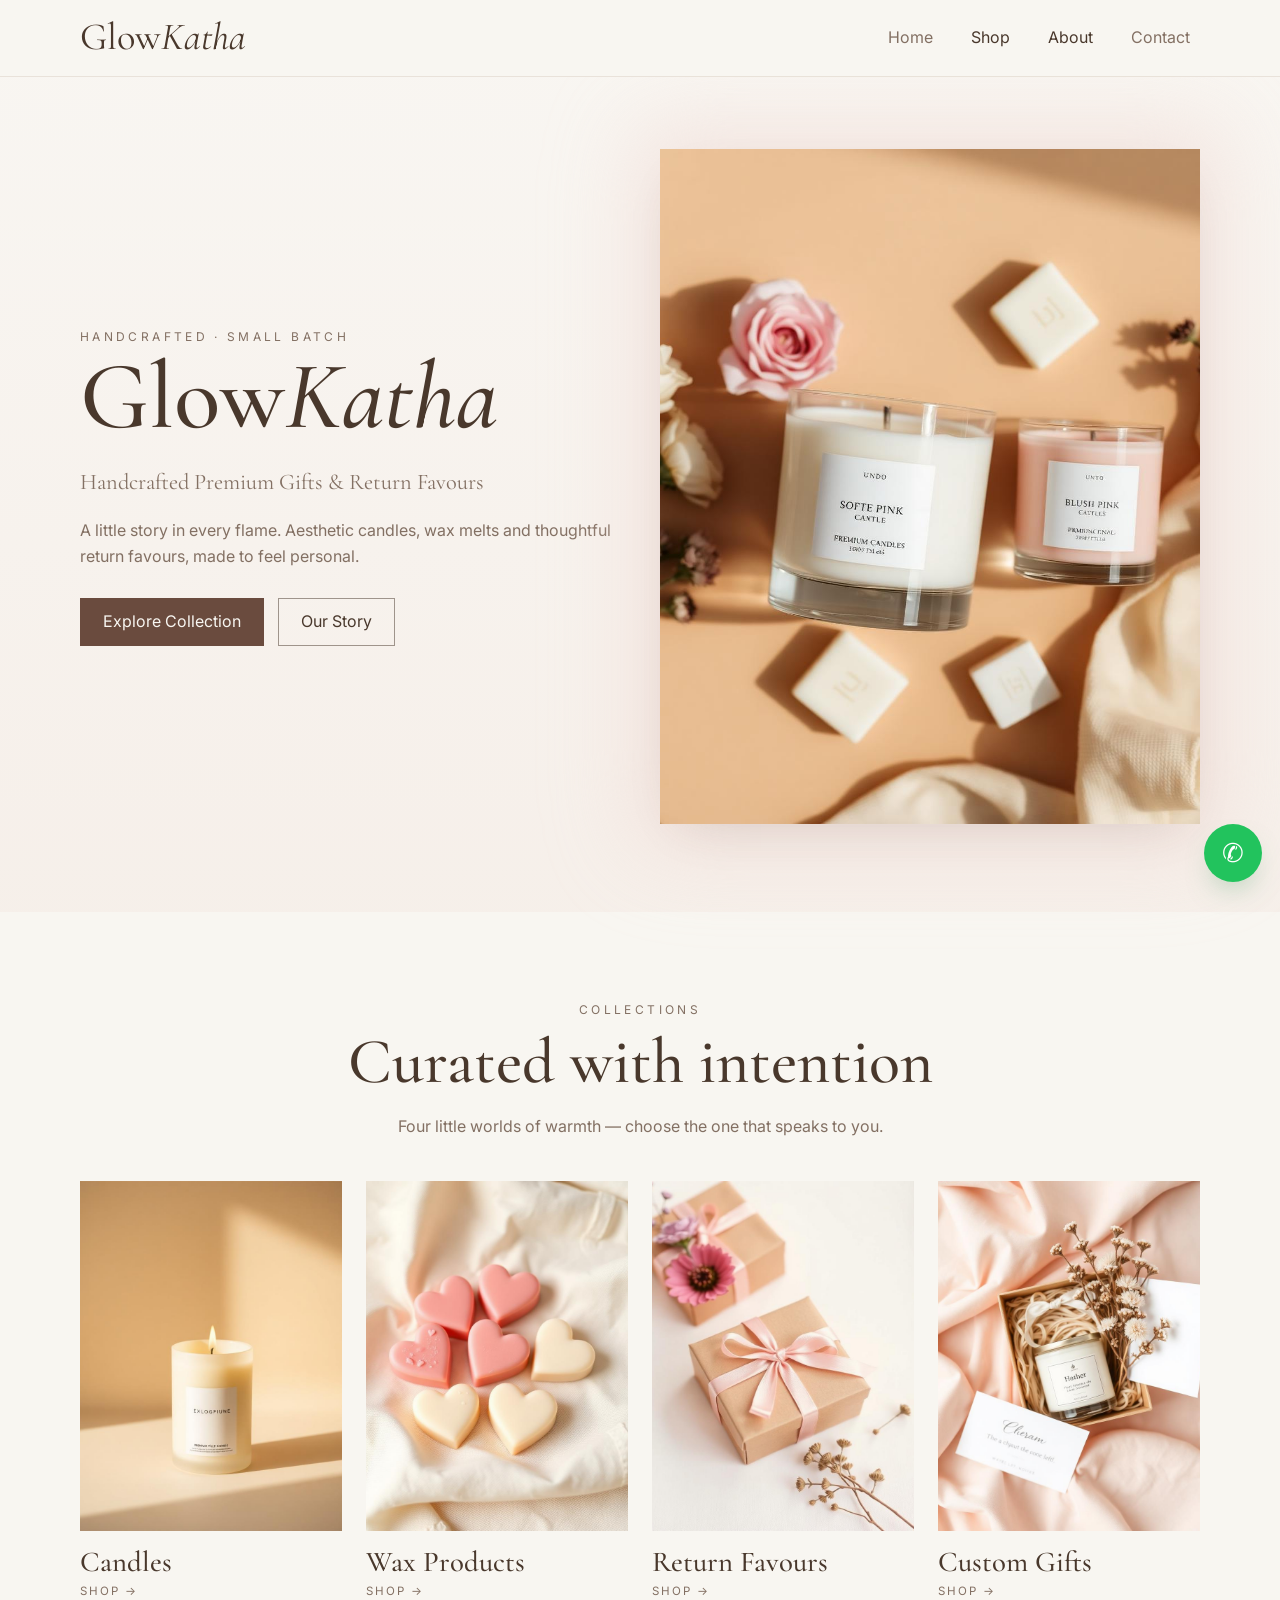
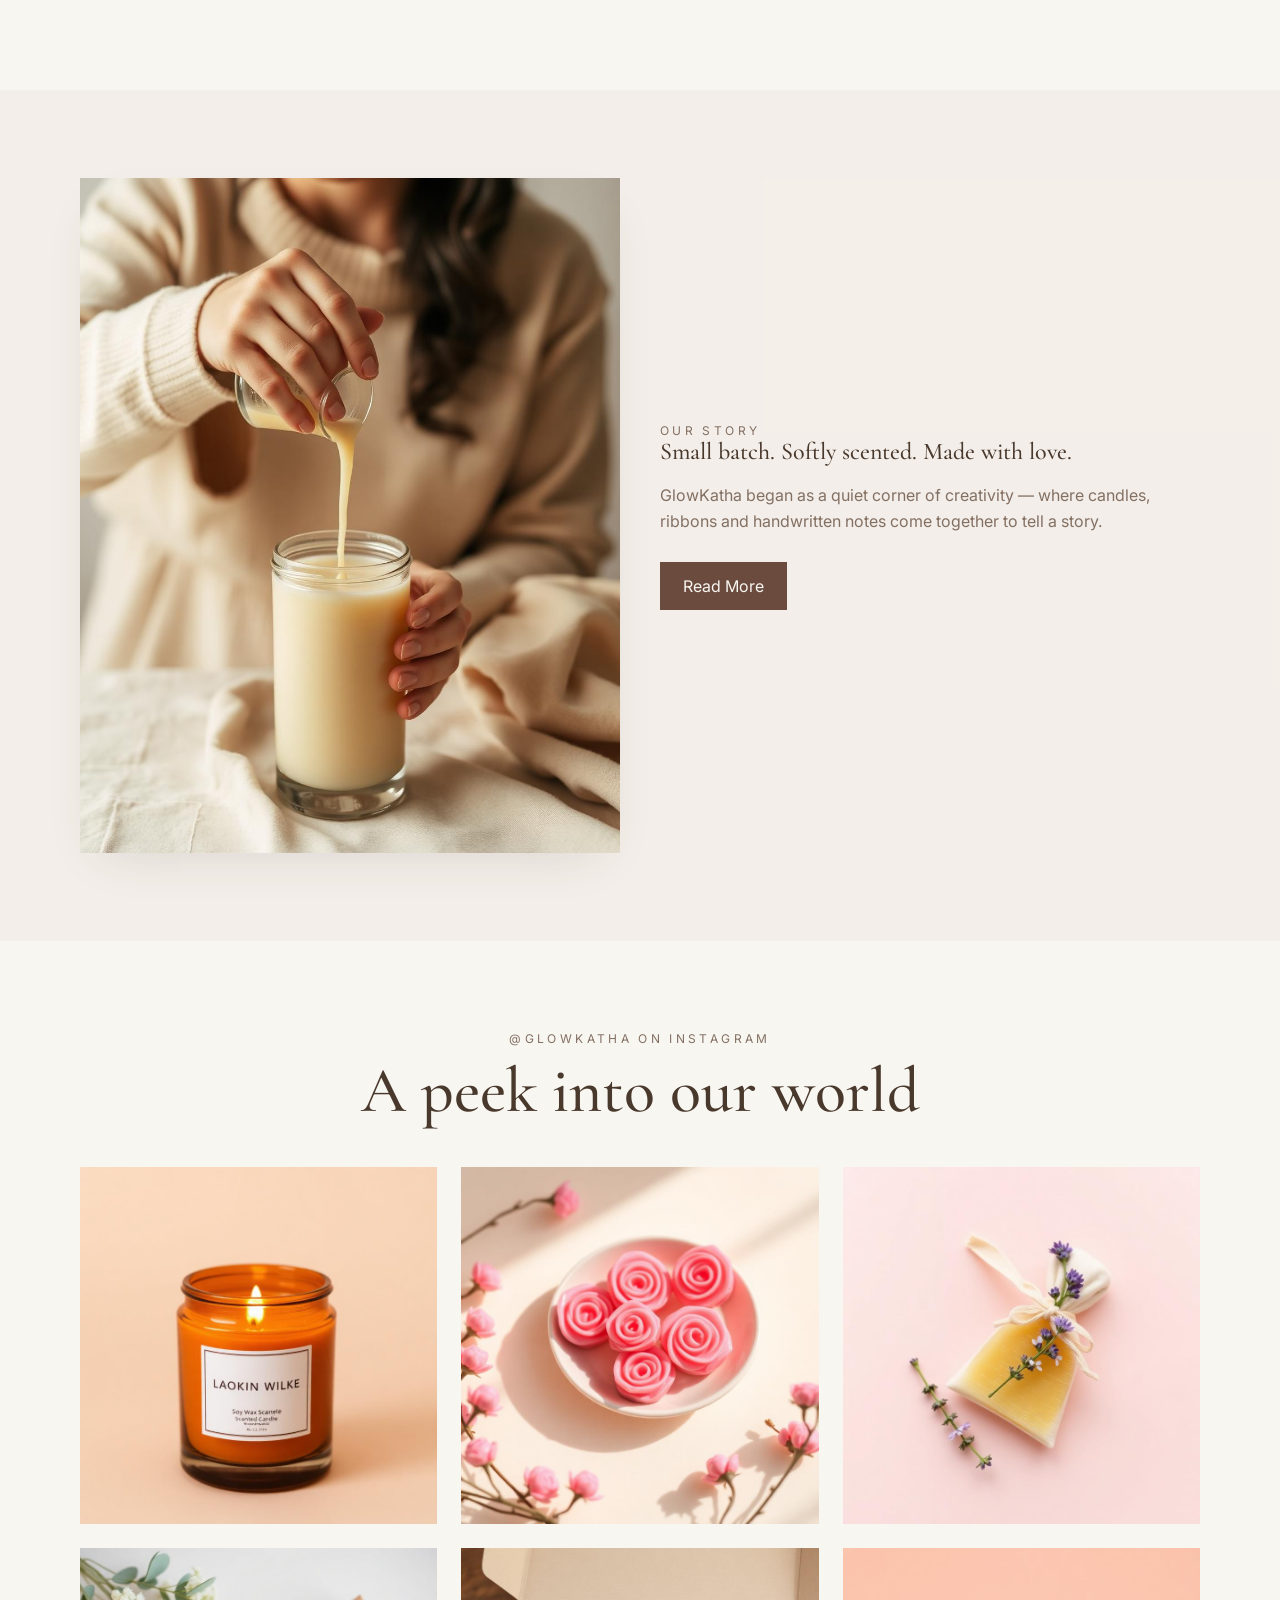
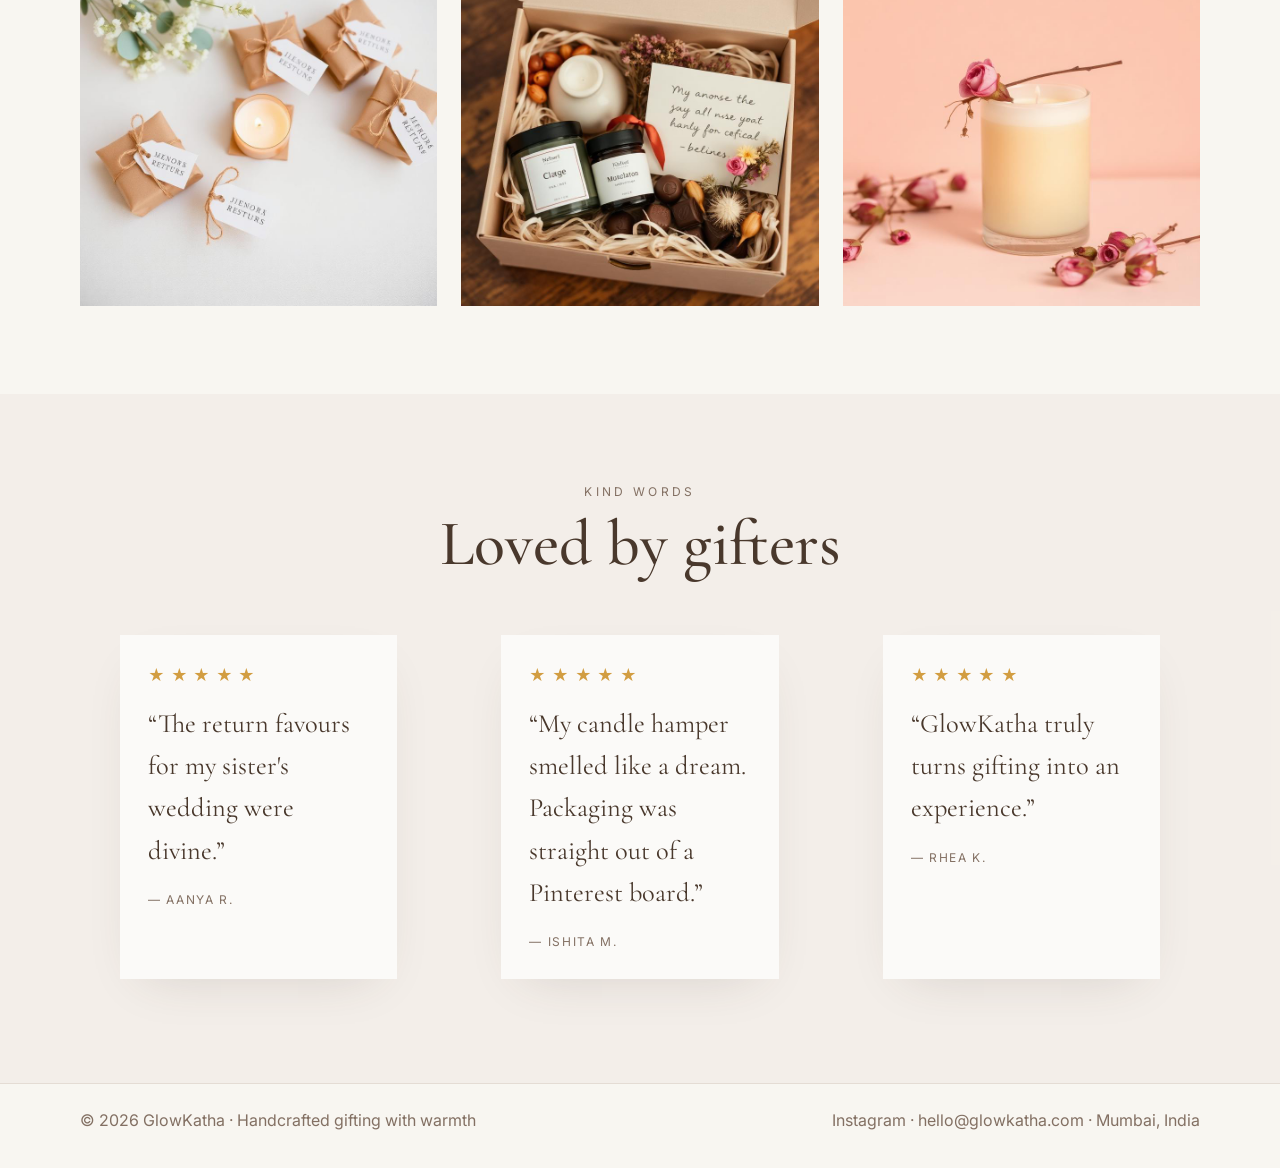
==== index.html @ 7e50fdde "first commit" ====
<!DOCTYPE html>
<html lang="en">
<head>
  <meta charset="UTF-8">
  <meta name="viewport" content="width=device-width, initial-scale=1.0">
  <title>GlowKatha — Handcrafted Premium Gifts & Return Favours</title>
  <meta name="description" content="GlowKatha crafts premium candles, wax melts, sachets and thoughtful return favours.">
  <link rel="preconnect" href="https://fonts.googleapis.com">
  <link rel="preconnect" href="https://fonts.gstatic.com" crossorigin>
  <link href="https://fonts.googleapis.com/css2?family=Cormorant+Garamond:wght@400;500;600;700&family=Inter:wght@300;400;500;600&display=swap" rel="stylesheet">
  <link rel="stylesheet" href="css/styles.css">
</head>
<body>
  <header class="site-header">
    <div class="container navbar">
      <a class="brand" href="index.html">Glow<em>Katha</em></a>
      <nav class="nav-links" aria-label="Main navigation">
        <a class="nav-link " href="index.html">Home</a>
        <a class="nav-link active" href="shop.html">Shop</a>
        <a class="nav-link active" href="about.html">About</a>
        <a class="nav-link " href="contact.html">Contact</a>
      </nav>
    </div>
  </header>
  
<main>
  <section class="hero">
    <div class="container hero-grid">
      <div class="hero-copy">
        <p class="eyebrow">Handcrafted · Small batch</p>
        <h1>Glow<em>Katha</em></h1>
        <p class="lead">Handcrafted Premium Gifts & Return Favours</p>
        <p class="text">A little story in every flame. Aesthetic candles, wax melts and thoughtful return favours, made to feel personal.</p>
        <div class="hero-actions">
          <a class="btn btn-primary" href="shop.html">Explore Collection</a>
          <a class="btn btn-outline" href="about.html">Our Story</a>
        </div>
      </div>
      <div class="hero-media">
        <img src="assets/hero-candles.jpg" alt="Handcrafted candle with dried flowers">
      </div>
    </div>
  </section>

  <section class="section">
    <div class="container">
      <div class="section-head">
        <p class="eyebrow">Collections</p>
        <h2>Curated with intention</h2>
        <p class="section-copy">Four little worlds of warmth — choose the one that speaks to you.</p>
      </div>
      <div class="categories">
        <a class="category-card" href="shop.html?c=Candles"><img src="assets/cat-candles.jpg" alt="Candles"><h3>Candles</h3><span>Shop →</span></a>
        <a class="category-card" href="shop.html?c=Wax+Products"><img src="assets/cat-wax.jpg" alt="Wax melts and wax products"><h3>Wax Products</h3><span>Shop →</span></a>
        <a class="category-card" href="shop.html?c=Return+Gifts"><img src="assets/cat-favours.jpg" alt="Return favours"><h3>Return Favours</h3><span>Shop →</span></a>
        <a class="category-card" href="shop.html?c=Custom+Gifts"><img src="assets/cat-custom.jpg" alt="Custom gifts"><h3>Custom Gifts</h3><span>Shop →</span></a>
      </div>
    </div>
  </section>

  <section class="section alt">
    <div class="container about-grid">
      <div class="image-frame"><img src="assets/about.jpg" alt="Hands pouring candle wax"></div>
      <div>
        <p class="eyebrow">Our Story</p>
        <h2>Small batch. Softly scented. Made with love.</h2>
        <p class="section-copy" style="margin-left:0">GlowKatha began as a quiet corner of creativity — where candles, ribbons and handwritten notes come together to tell a story.</p>
        <div class="hero-actions"><a class="btn btn-primary" href="about.html">Read More</a></div>
      </div>
    </div>
  </section>

  <section class="section">
    <div class="container">
      <div class="section-head">
        <p class="eyebrow">@glowkatha on Instagram</p>
        <h2>A peek into our world</h2>
      </div>
      <div class="gallery">
        <a href="https://instagram.com/glowkatha" target="_blank" rel="noreferrer"><img src="assets/p1.jpg" alt="GlowKatha product gallery image 1"></a>
        <a href="https://instagram.com/glowkatha" target="_blank" rel="noreferrer"><img src="assets/p2.jpg" alt="GlowKatha product gallery image 2"></a>
        <a href="https://instagram.com/glowkatha" target="_blank" rel="noreferrer"><img src="assets/p3.jpg" alt="GlowKatha product gallery image 3"></a>
        <a href="https://instagram.com/glowkatha" target="_blank" rel="noreferrer"><img src="assets/p4.jpg" alt="GlowKatha product gallery image 4"></a>
        <a href="https://instagram.com/glowkatha" target="_blank" rel="noreferrer"><img src="assets/p5.jpg" alt="GlowKatha product gallery image 5"></a>
        <a href="https://instagram.com/glowkatha" target="_blank" rel="noreferrer"><img src="assets/p6.jpg" alt="GlowKatha product gallery image 6"></a>
      </div>
    </div>
  </section>

  <section class="section alt">
    <div class="container">
      <div class="section-head">
        <p class="eyebrow">Kind Words</p>
        <h2>Loved by gifters</h2>
      </div>
      <div class="testimonials">
        <figure class="testimonial"><div class="stars">★★★★★</div><blockquote>“The return favours for my sister's wedding were divine.”</blockquote><figcaption>— Aanya R.</figcaption></figure>
        <figure class="testimonial"><div class="stars">★★★★★</div><blockquote>“My candle hamper smelled like a dream. Packaging was straight out of a Pinterest board.”</blockquote><figcaption>— Ishita M.</figcaption></figure>
        <figure class="testimonial"><div class="stars">★★★★★</div><blockquote>“GlowKatha truly turns gifting into an experience.”</blockquote><figcaption>— Rhea K.</figcaption></figure>
      </div>
    </div>
  </section>
</main>

  <footer class="site-footer">
    <div class="container footer-row">
      <div>© 2026 GlowKatha · Handcrafted gifting with warmth</div>
      <div><a href="https://instagram.com/glowkatha" target="_blank" rel="noreferrer">Instagram</a> · <a href="mailto:hello@glowkatha.com">hello@glowkatha.com</a> · Mumbai, India</div>
    </div>
  </footer>
  <a class="whatsapp-float" href="https://wa.me/919999999999?text=Hi%20GlowKatha!" target="_blank" rel="noreferrer" aria-label="Chat on WhatsApp">✆</a>
  <script src="js/main.js"></script>
  
</body>
</html>
---- css/styles.css ----
:root {
  --background: hsl(36 35% 96%);
  --foreground: hsl(24 25% 23%);
  --muted-foreground: hsl(25 14% 45%);
  --border: hsl(28 23% 84%);
  --card: hsl(0 0% 100% / 0.7);
  --secondary: hsl(28 33% 92%);
  --primary: hsl(18 26% 33%);
  --primary-foreground: hsl(36 35% 96%);
  --blush: hsl(12 49% 88%);
  --shadow: 0 18px 50px -24px hsl(24 25% 23% / 0.18);
  --glow: 0 0 60px hsl(12 49% 88% / 0.45);
}
* { box-sizing: border-box; }
html { scroll-behavior: smooth; }
body {
  margin: 0;
  font-family: Inter, Arial, sans-serif;
  color: var(--foreground);
  background: var(--background);
  line-height: 1.6;
}
a { color: inherit; text-decoration: none; }
img { max-width: 100%; display: block; }
button, input, textarea { font: inherit; }
.container { width: min(1120px, calc(100% - 32px)); margin: 0 auto; }
.site-header {
  position: sticky; top: 0; z-index: 20;
  backdrop-filter: blur(10px);
  background: hsl(36 35% 96% / 0.85);
  border-bottom: 1px solid hsl(28 23% 84% / 0.65);
}
.navbar { min-height: 76px; display: flex; align-items: center; justify-content: space-between; gap: 24px; }
.brand { font-family: "Cormorant Garamond", serif; font-size: clamp(2rem, 4vw, 2.4rem); }
.brand em { font-style: italic; }
.nav-links { display: flex; align-items: center; gap: 18px; flex-wrap: wrap; }
.nav-link { padding: 8px 10px; color: var(--muted-foreground); }
.nav-link.active, .nav-link:hover { color: var(--foreground); }
.hero, .page-hero {
  background: linear-gradient(180deg, hsl(36 35% 96%), hsl(28 40% 94%));
}
.hero-grid, .about-grid, .contact-grid { display: grid; gap: 40px; align-items: center; }
.hero-grid { grid-template-columns: repeat(2, minmax(0, 1fr)); padding: 72px 0 88px; }
.page-hero { padding: 72px 0 60px; text-align: center; }
.eyebrow {
  margin: 0;
  text-transform: uppercase;
  letter-spacing: 0.28em;
  font-size: 0.75rem;
  color: var(--muted-foreground);
}
.hero h1, .page-hero h1, h2, h3 {
  font-family: "Cormorant Garamond", serif;
  font-weight: 500;
  line-height: 1.04;
  margin: 0;
}
.hero h1, .page-hero h1 { font-size: clamp(3.5rem, 9vw, 6rem); }
.hero-copy p.lead, .page-hero p.lead {
  font-family: "Cormorant Garamond", serif;
  font-size: 1.4rem;
  color: var(--muted-foreground);
  margin: 18px 0 0;
}
.hero-copy p.text, .page-hero p.text, .section-copy { color: var(--muted-foreground); max-width: 640px; margin: 18px auto 0; }
.hero-actions { display: flex; flex-wrap: wrap; gap: 14px; margin-top: 28px; }
.btn {
  display: inline-flex; align-items: center; justify-content: center; gap: 10px;
  min-height: 48px; padding: 0 22px; border: 1px solid var(--primary); transition: .25s ease;
  background: transparent; color: var(--foreground); cursor: pointer;
}
.btn:hover { transform: translateY(-1px); box-shadow: var(--shadow); }
.btn-primary { background: var(--primary); color: var(--primary-foreground); }
.btn-outline { border-color: hsl(24 25% 23% / 0.5); }
.hero-media { position: relative; min-height: 320px; }
.hero-media::before {
  content: ''; position: absolute; inset: -20px; background: var(--blush); filter: blur(40px); opacity: .55; box-shadow: var(--glow);
}
.hero-media img, .image-frame img { position: relative; width: 100%; height: 100%; object-fit: cover; box-shadow: var(--shadow); }
.hero-media img { aspect-ratio: 4 / 5; }
.section { padding: 88px 0; }
.section.alt { background: hsl(28 33% 92% / 0.6); }
.section-head { text-align: center; margin-bottom: 42px; }
.section-head h2 { font-size: clamp(2.5rem, 6vw, 4rem); margin-top: 10px; }
.categories, .gallery, .testimonials, .values, .shop-grid { display: grid; gap: 24px; }
.categories { grid-template-columns: repeat(4, minmax(0, 1fr)); }
.category-card img { aspect-ratio: 3 / 4; object-fit: cover; transition: transform 1s ease; }
.category-card:hover img, .gallery a:hover img, .product-card:hover img { transform: scale(1.06); }
.category-card h3, .product-card h3 { margin-top: 16px; font-size: 1.8rem; }
.category-card span { color: var(--muted-foreground); text-transform: uppercase; letter-spacing: 0.18em; font-size: 0.72rem; }
.about-grid, .contact-grid { grid-template-columns: repeat(2, minmax(0, 1fr)); }
.image-frame img { aspect-ratio: 4 / 5; }
.gallery { grid-template-columns: repeat(3, minmax(0, 1fr)); }
.gallery a { overflow: hidden; }
.gallery img { aspect-ratio: 1 / 1; object-fit: cover; transition: transform 1s ease; }
.testimonials { grid-template-columns: repeat(3, minmax(0, 1fr)); }
.testimonial, .value-card, .contact-card {
  background: var(--card);
  box-shadow: var(--shadow);
  padding: 28px;
}
.testimonial .stars { letter-spacing: 0.35em; color: hsl(38 62% 54%); }
.testimonial blockquote { margin: 14px 0 0; font-family: "Cormorant Garamond", serif; font-size: 1.65rem; }
.testimonial figcaption { margin-top: 18px; color: var(--muted-foreground); text-transform: uppercase; letter-spacing: 0.14em; font-size: 0.75rem; }
.filters { display: flex; flex-wrap: wrap; justify-content: center; gap: 12px; margin-bottom: 42px; }
.filter-btn {
  border: 1px solid var(--border); background: transparent; color: var(--muted-foreground);
  padding: 12px 18px; text-transform: uppercase; letter-spacing: 0.2em; font-size: 0.78rem;
}
.filter-btn.active, .filter-btn:hover { background: var(--foreground); color: var(--background); border-color: var(--foreground); }
.shop-grid { grid-template-columns: repeat(3, minmax(0, 1fr)); }
.product-card img { width: 100%; aspect-ratio: 4 / 5; object-fit: cover; transition: transform 1s ease; }
.product-card .badge {
  position: absolute; top: 16px; left: 16px; background: hsl(36 35% 96% / 0.92);
  padding: 7px 12px; text-transform: uppercase; letter-spacing: 0.2em; font-size: 0.65rem;
}
.product-card .media { position: relative; overflow: hidden; background: var(--secondary); }
.product-card p { color: var(--muted-foreground); margin: 8px 0 0; }
.product-meta { display: flex; justify-content: space-between; gap: 12px; align-items: center; margin-top: 18px; }
.price { font-family: "Cormorant Garamond", serif; font-size: 1.8rem; }
.empty-state { text-align: center; color: var(--muted-foreground); padding: 50px 0; display: none; }
.contact-form { display: grid; gap: 18px; }
.field { display: grid; gap: 8px; }
.field input, .field textarea {
  width: 100%; border: 1px solid var(--border); background: transparent; padding: 14px 16px; color: var(--foreground);
}
.contact-card-list { display: grid; gap: 16px; }
.site-footer { border-top: 1px solid hsl(28 23% 84% / 0.8); padding: 24px 0 34px; }
.footer-row { display: flex; flex-wrap: wrap; justify-content: space-between; gap: 14px; color: var(--muted-foreground); }
.whatsapp-float {
  position: fixed; right: 18px; bottom: 18px; width: 58px; height: 58px; border-radius: 999px;
  background: hsl(142 70% 45%); color: white; display: grid; place-items: center; font-size: 1.6rem; box-shadow: 0 14px 32px -16px hsl(142 70% 30% / 0.7);
}
@media (max-width: 960px) {
  .hero-grid, .about-grid, .contact-grid, .categories, .gallery, .testimonials, .values, .shop-grid { grid-template-columns: 1fr 1fr; }
}
@media (max-width: 720px) {
  .navbar, .footer-row { flex-direction: column; align-items: flex-start; }
  .nav-links { gap: 8px 14px; }
  .hero-grid, .about-grid, .contact-grid, .categories, .gallery, .testimonials, .values, .shop-grid { grid-template-columns: 1fr; }
  .hero-grid { padding-top: 52px; }
  .section { padding: 68px 0; }
  .page-hero { padding: 56px 0 44px; }
  .product-meta { flex-direction: column; align-items: flex-start; }
}
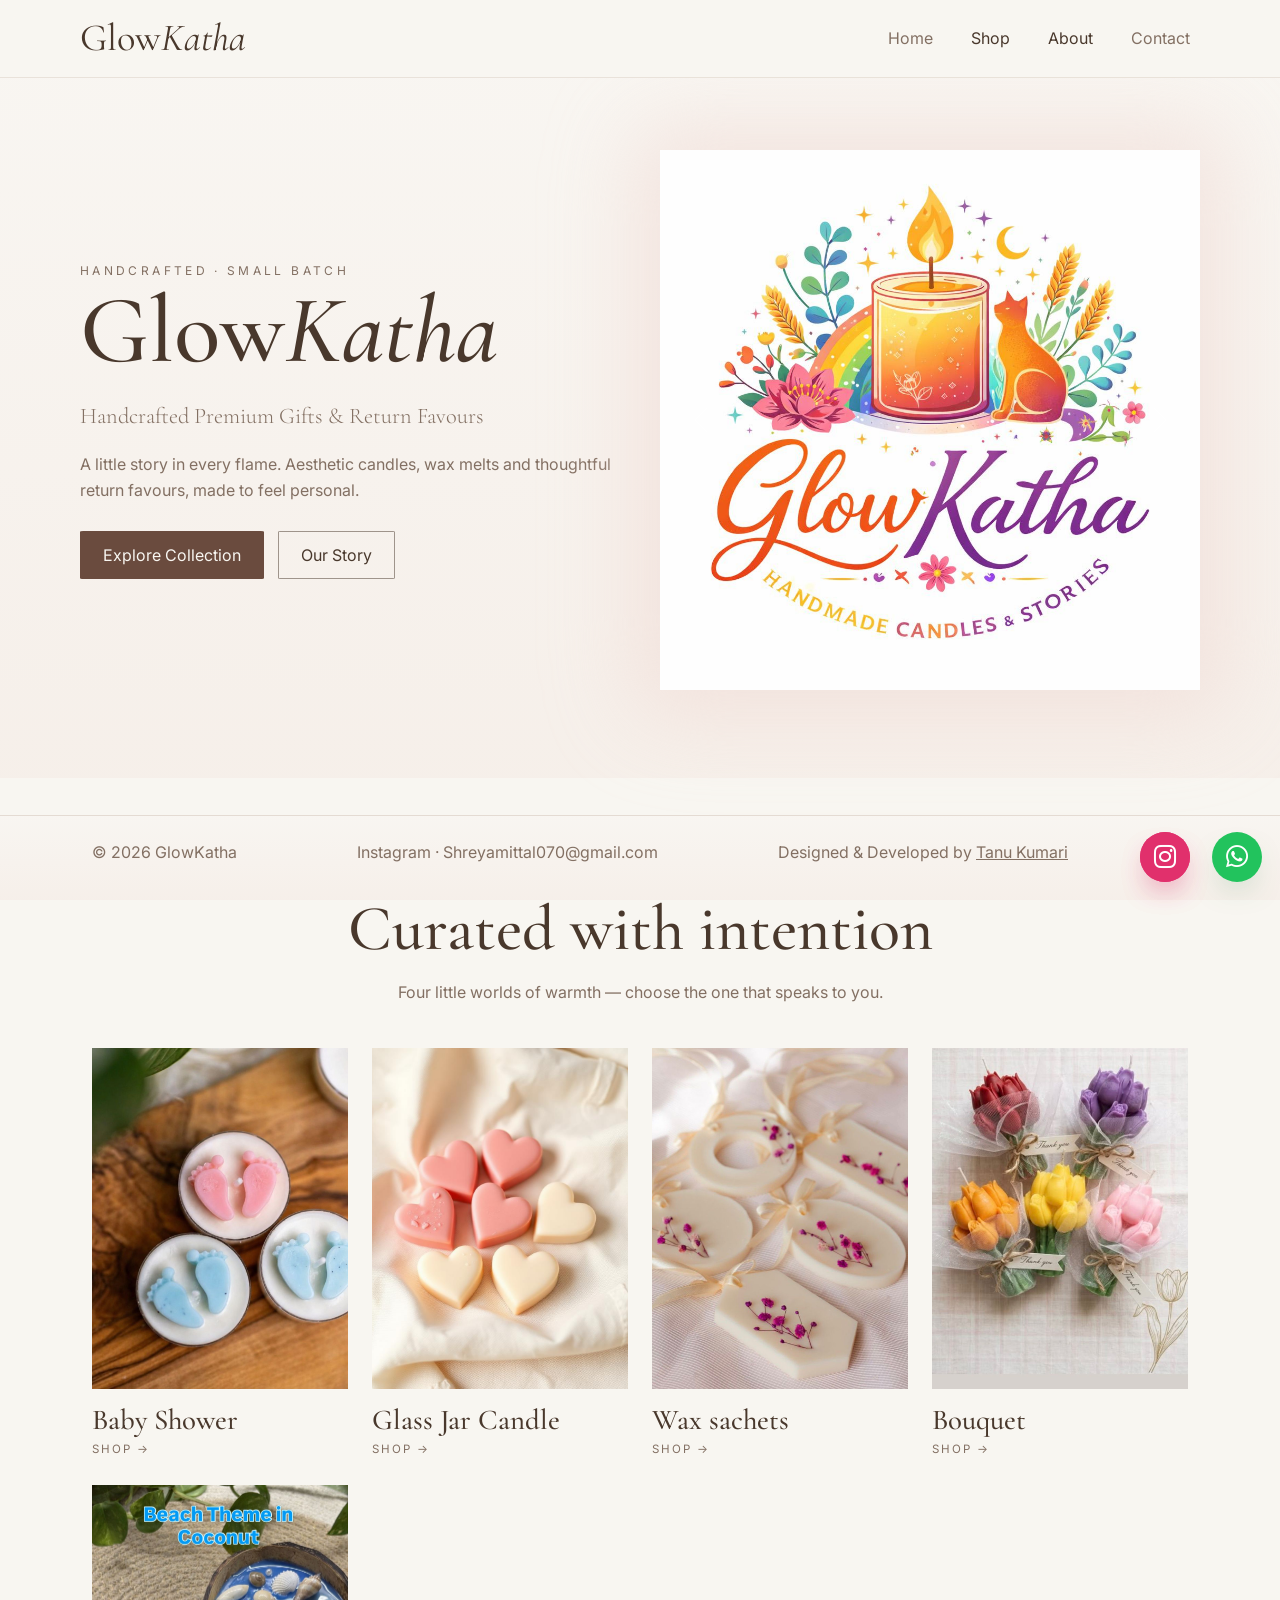
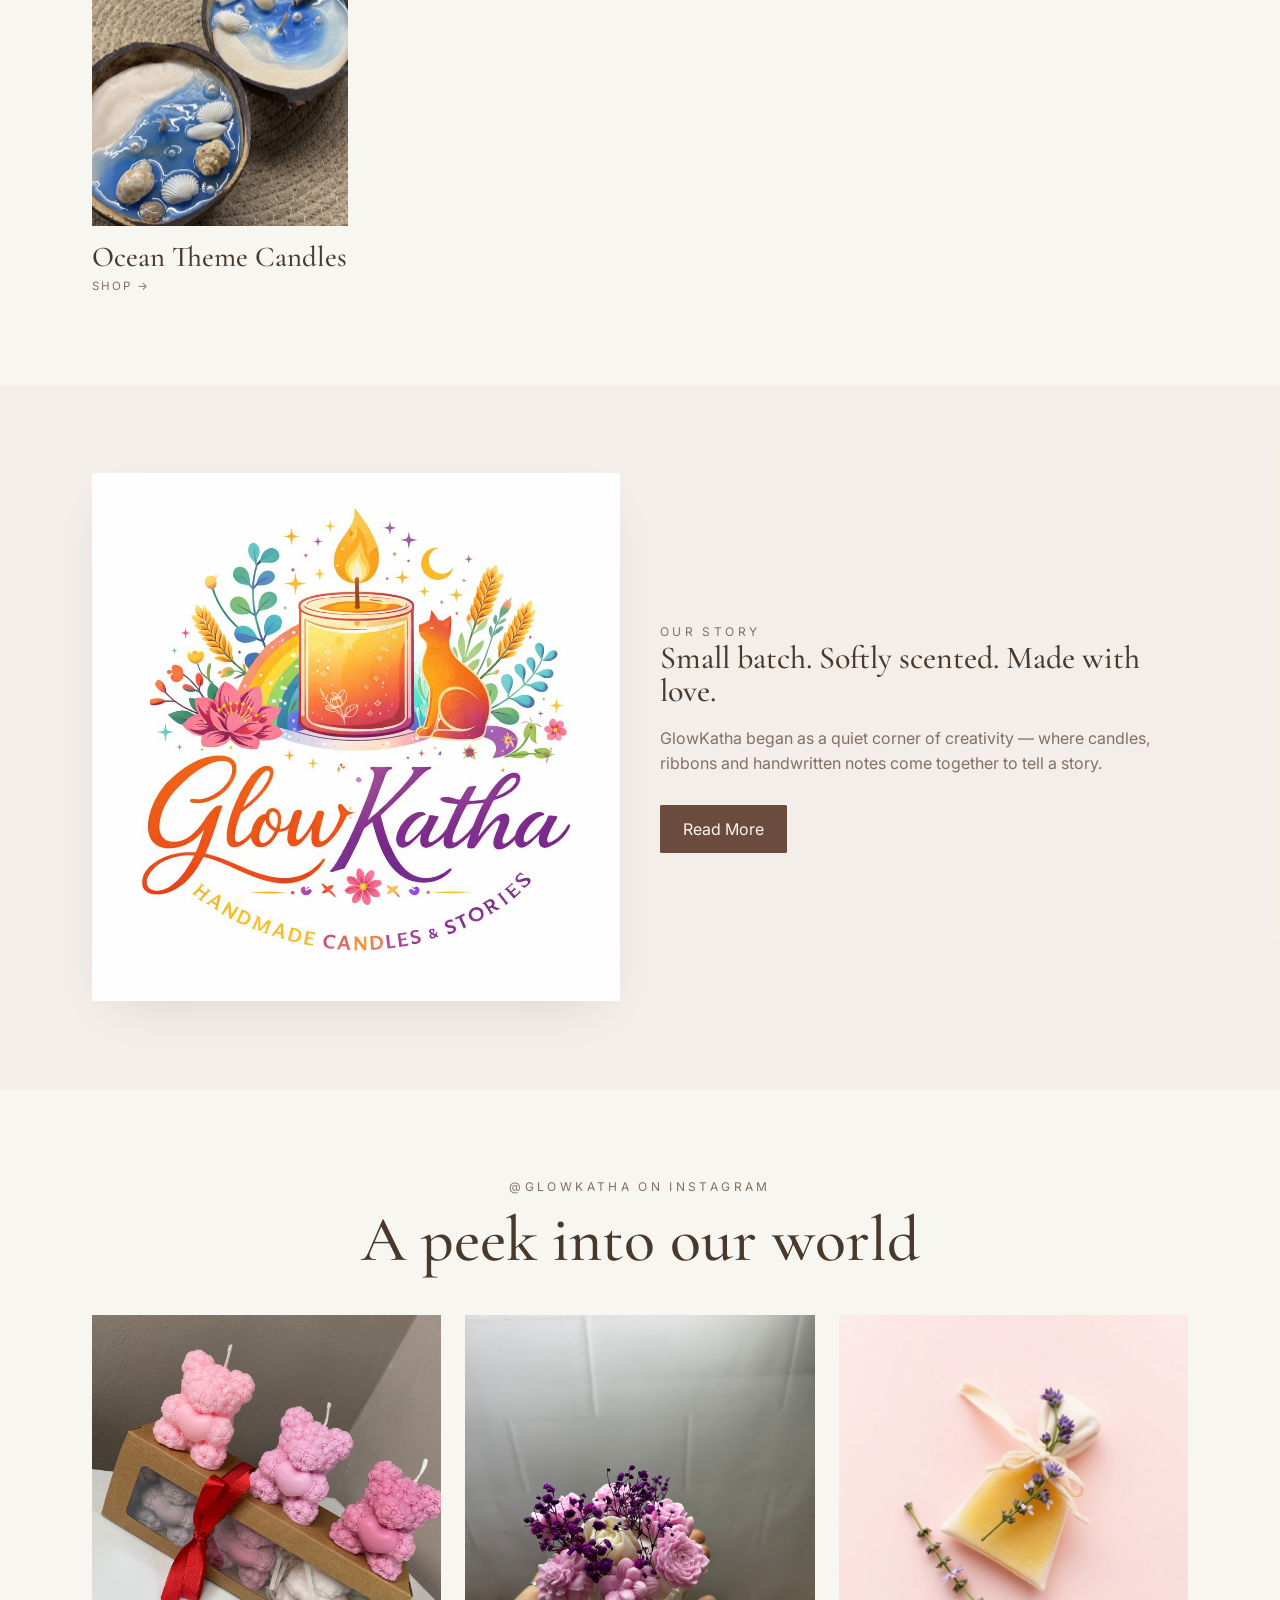
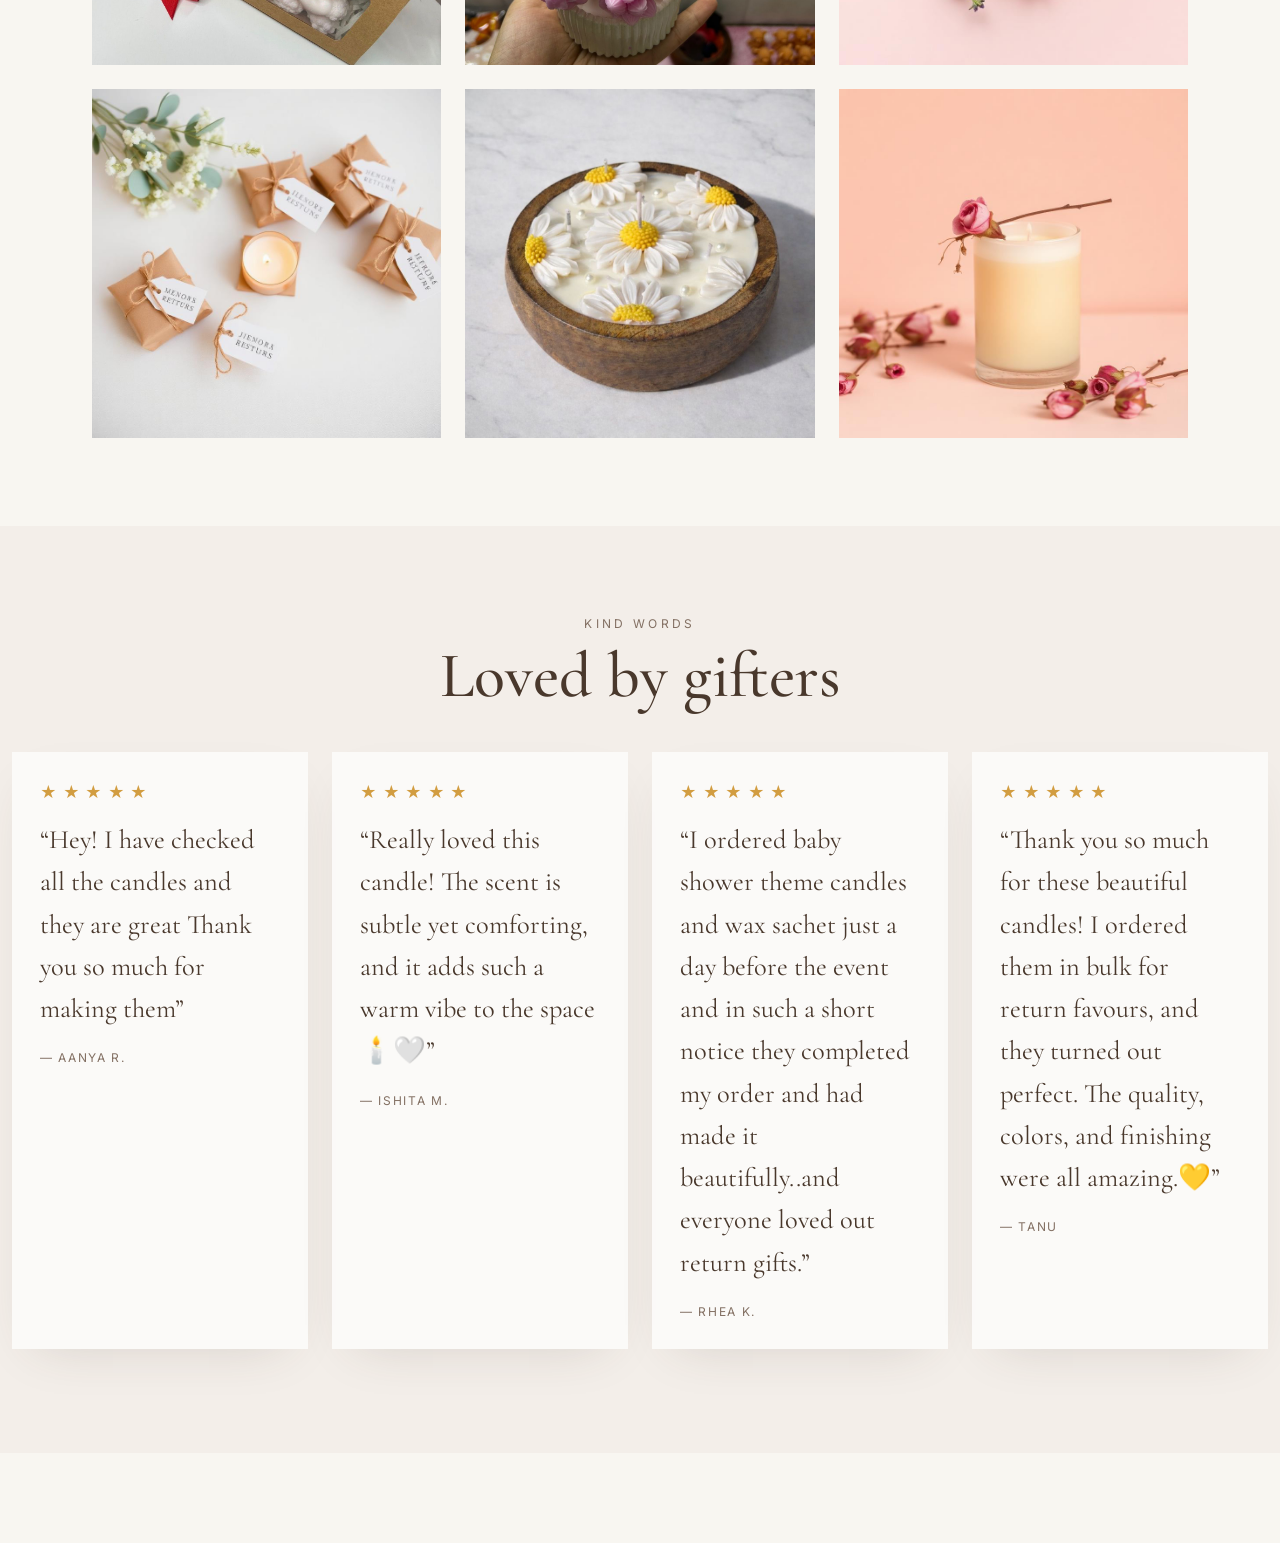
==== commit e19c3e0e: "Updated website" ====
--- a/index.html
+++ b/index.html
@@ -8,7 +8,10 @@
   <link rel="preconnect" href="https://fonts.googleapis.com">
   <link rel="preconnect" href="https://fonts.gstatic.com" crossorigin>
   <link href="https://fonts.googleapis.com/css2?family=Cormorant+Garamond:wght@400;500;600;700&family=Inter:wght@300;400;500;600&display=swap" rel="stylesheet">
+  <link href="https://cdn.jsdelivr.net/npm/bootstrap@5.3.8/dist/css/bootstrap.min.css" rel="stylesheet" integrity="sha384-sRIl4kxILFvY47J16cr9ZwB07vP4J8+LH7qKQnuqkuIAvNWLzeN8tE5YBujZqJLB" crossorigin="anonymous">
   <link rel="stylesheet" href="css/styles.css">
+  <!-- Font Awesome -->
+  <link rel="stylesheet" href="https://cdnjs.cloudflare.com/ajax/libs/font-awesome/6.5.2/css/all.min.css" />
 </head>
 <body>
   <header class="site-header">
@@ -36,8 +39,33 @@
           <a class="btn btn-outline" href="about.html">Our Story</a>
         </div>
       </div>
-      <div class="hero-media">
-        <img src="assets/hero-candles.jpg" alt="Handcrafted candle with dried flowers">
+       <div class="hero-media">
+        <!-- Carousel -->
+<div id="demo" class="carousel slide carousel-fade" data-bs-ride="carousel" data-bs-ride="false">
+  <!-- The slideshow/carousel -->
+  <div class="carousel-inner">
+    <div class="carousel-item active">
+      <img src="assets/Glow_katha_image.jpeg" alt="Los Angeles" class="d-block w-100">
+    </div>
+    <div class="carousel-item">
+      <img src="assets/Carousel1.jpeg" alt="Chicago" class="d-block w-100">
+    </div>
+    <div class="carousel-item">
+      <img src="assets/Carousel2.jpeg" alt="New York" class="d-block w-100">
+    </div>
+     <div class="carousel-item">
+      <img src="assets/Carousel3.jpeg" alt="New York" class="d-block w-100">
+    </div>
+  </div>
+
+  <!-- Left and right controls/icons -->
+  <button class="carousel-control-prev" type="button" data-bs-target="#demo" data-bs-slide="prev">
+    <span class="carousel-control-prev-icon"></span>
+  </button>
+  <button class="carousel-control-next" type="button" data-bs-target="#demo" data-bs-slide="next">
+    <span class="carousel-control-next-icon"></span>
+  </button>
+</div>
       </div>
     </div>
   </section>
@@ -50,17 +78,21 @@
         <p class="section-copy">Four little worlds of warmth — choose the one that speaks to you.</p>
       </div>
       <div class="categories">
-        <a class="category-card" href="shop.html?c=Candles"><img src="assets/cat-candles.jpg" alt="Candles"><h3>Candles</h3><span>Shop →</span></a>
-        <a class="category-card" href="shop.html?c=Wax+Products"><img src="assets/cat-wax.jpg" alt="Wax melts and wax products"><h3>Wax Products</h3><span>Shop →</span></a>
-        <a class="category-card" href="shop.html?c=Return+Gifts"><img src="assets/cat-favours.jpg" alt="Return favours"><h3>Return Favours</h3><span>Shop →</span></a>
-        <a class="category-card" href="shop.html?c=Custom+Gifts"><img src="assets/cat-custom.jpg" alt="Custom gifts"><h3>Custom Gifts</h3><span>Shop →</span></a>
+        <a class="category-card" href="shop.html?c=Baby+Shower"><img src="assets/Baby_shower_cat_image.jpeg" alt="Baby Shower"><h3>Baby Shower</h3><span>Shop →</span></a>
+        <a class="category-card" href="shop.html?c=Glass+Jar+Candle"><img src="assets/cat-wax.jpg" alt="Glass Jar Candle"><h3>Glass Jar Candle</h3><span>Shop →</span></a>
+        <a class="category-card" href="shop.html?c=Wax+sachets"><img src="assets/Wax_Sachets_Cat_Photo.jpeg" alt="Wax sachets"><h3>Wax sachets</h3><span>Shop →</span></a>
+        <!-- <a class="category-card" href="shop.html?c=Wax+Melts"><img src="assets/Wax_melts_cat_photo.jpeg" alt="Wax Melts"><h3>Wax Melts</h3><span>Shop →</span></a> -->
+        <a class="category-card" href="shop.html?c=Bouquet"><img src="assets/Bouqets_Cat_Photo.jpeg" alt="Bouquet"><h3>Bouquet</h3><span>Shop →</span></a>
+
+        <a class="category-card" href="shop.html?c=Ocean+Theme+Candles"><img src="assets/Ocean_Theme_cat_Image.jpeg" alt="Ocean Theme Candles"><h3>Ocean Theme Candles</h3><span>Shop →</span></a>
+
       </div>
     </div>
   </section>
 
   <section class="section alt">
     <div class="container about-grid">
-      <div class="image-frame"><img src="assets/about.jpg" alt="Hands pouring candle wax"></div>
+      <div class="image-frame"><img src="assets/Glow_katha_image.jpeg" alt="Hands pouring candle wax"></div>
       <div>
         <p class="eyebrow">Our Story</p>
         <h2>Small batch. Softly scented. Made with love.</h2>
@@ -77,38 +109,66 @@
         <h2>A peek into our world</h2>
       </div>
       <div class="gallery">
-        <a href="https://instagram.com/glowkatha" target="_blank" rel="noreferrer"><img src="assets/p1.jpg" alt="GlowKatha product gallery image 1"></a>
-        <a href="https://instagram.com/glowkatha" target="_blank" rel="noreferrer"><img src="assets/p2.jpg" alt="GlowKatha product gallery image 2"></a>
-        <a href="https://instagram.com/glowkatha" target="_blank" rel="noreferrer"><img src="assets/p3.jpg" alt="GlowKatha product gallery image 3"></a>
-        <a href="https://instagram.com/glowkatha" target="_blank" rel="noreferrer"><img src="assets/p4.jpg" alt="GlowKatha product gallery image 4"></a>
-        <a href="https://instagram.com/glowkatha" target="_blank" rel="noreferrer"><img src="assets/p5.jpg" alt="GlowKatha product gallery image 5"></a>
-        <a href="https://instagram.com/glowkatha" target="_blank" rel="noreferrer"><img src="assets/p6.jpg" alt="GlowKatha product gallery image 6"></a>
+        <a href="https://www.instagram.com/p/DXrxBUak17q/?img_index=1" target="_blank" rel="noreferrer"><img src="assets/Insta_post_1.jpeg" alt="GlowKatha product gallery image 1"></a>
+        <a href="https://www.instagram.com/p/DXFBoSHE7A_/" target="_blank" rel="noreferrer"><img src="assets/Wax_Melts_Bouquet_in_Concrete_Jar.jpeg" alt="GlowKatha product gallery image 2"></a>
+        <a href="https://instagram.com/glowkatha.co" target="_blank" rel="noreferrer"><img src="assets/p3.jpg" alt="GlowKatha product gallery image 3"></a>
+        <a href="https://instagram.com/glowkatha.co" target="_blank" rel="noreferrer"><img src="assets/p4.jpg" alt="GlowKatha product gallery image 4"></a>
+        <a href="https://instagram.com/glowkatha.co" target="_blank" rel="noreferrer"><img src="assets/Index_image-2.jpeg" alt="GlowKatha product gallery image 5"></a>
+        <a href="https://instagram.com/glowkatha.co" target="_blank" rel="noreferrer"><img src="assets/p6.jpg" alt="GlowKatha product gallery image 6"></a>
       </div>
     </div>
   </section>
 
   <section class="section alt">
-    <div class="container">
+    <div class="container-fluid">
       <div class="section-head">
         <p class="eyebrow">Kind Words</p>
         <h2>Loved by gifters</h2>
       </div>
       <div class="testimonials">
-        <figure class="testimonial"><div class="stars">★★★★★</div><blockquote>“The return favours for my sister's wedding were divine.”</blockquote><figcaption>— Aanya R.</figcaption></figure>
-        <figure class="testimonial"><div class="stars">★★★★★</div><blockquote>“My candle hamper smelled like a dream. Packaging was straight out of a Pinterest board.”</blockquote><figcaption>— Ishita M.</figcaption></figure>
-        <figure class="testimonial"><div class="stars">★★★★★</div><blockquote>“GlowKatha truly turns gifting into an experience.”</blockquote><figcaption>— Rhea K.</figcaption></figure>
+        <figure class="testimonial"><div class="stars">★★★★★</div><blockquote>“Hey! I have checked all the candles and they are great 
+Thank you so much for making them”</blockquote><figcaption>— Aanya R.</figcaption></figure>
+        <figure class="testimonial"><div class="stars">★★★★★</div><blockquote>“Really loved this candle! The scent is subtle yet comforting, and it adds such a warm vibe to the space 🕯️🤍”</blockquote><figcaption>— Ishita M.</figcaption></figure>
+        <figure class="testimonial"><div class="stars">★★★★★</div><blockquote>“I ordered baby shower theme candles and wax sachet just a day before the event and in such a short notice they completed my order and had made it beautifully..and everyone loved out return gifts.”</blockquote><figcaption>— Rhea K.</figcaption></figure>
+        <figure class="testimonial"><div class="stars">★★★★★</div><blockquote>“Thank you so much for these beautiful candles! I ordered them in bulk for return favours, and they turned out perfect. The quality, colors, and finishing were all amazing.💛”</blockquote><figcaption>— Tanu</figcaption></figure>
+        
       </div>
     </div>
   </section>
 </main>
 
   <footer class="site-footer">
-    <div class="container footer-row">
-      <div>© 2026 GlowKatha · Handcrafted gifting with warmth</div>
-      <div><a href="https://instagram.com/glowkatha" target="_blank" rel="noreferrer">Instagram</a> · <a href="mailto:hello@glowkatha.com">hello@glowkatha.com</a> · Mumbai, India</div>
+  <div class="container footer-row">
+    <div>
+      © 2026 GlowKatha
     </div>
-  </footer>
-  <a class="whatsapp-float" href="https://wa.me/919999999999?text=Hi%20GlowKatha!" target="_blank" rel="noreferrer" aria-label="Chat on WhatsApp">✆</a>
+    <div>
+      <a href="https://instagram.com/glowkatha.co" target="_blank" rel="noreferrer">Instagram</a>
+      ·
+      <a href="mailto:Shreyamittal070@gmail.com">Shreyamittal070@gmail.com</a>
+    </div>
+
+    <div>
+      Designed & Developed by
+      <a href="https://tanukumari23.github.io/Tanu-Portfolio/" target="_blank" rel="noreferrer" style="text-decoration: underline;">
+        Tanu Kumari
+      </a>
+    </div>
+    <div>
+      <a href="https://wa.me/+91 7838655605?text=Hi%20GlowKatha!" target="_blank" class="float-wa whatsapp-float" aria-label="WhatsApp">
+    <i class="fa-brands fa-whatsapp"></i>
+    <a href="https://instagram.com/glowkatha.co" target="_blank" class="float-wa insta-float" aria-label="insta">
+    <i class="fa-brands fa-instagram"></i>
+  </a>
+      <a href="https://instagram.com/glowkatha.co" target="_blank" class="float-wa insta-float" aria-label="insta">
+    <i class="fa-brands fa-instagram"></i>
+  </a>
+    </div>
+  </div>
+</footer>
+
+
+  <script src="https://cdn.jsdelivr.net/npm/bootstrap@5.3.8/dist/js/bootstrap.bundle.min.js" integrity="sha384-FKyoEForCGlyvwx9Hj09JcYn3nv7wiPVlz7YYwJrWVcXK/BmnVDxM+D2scQbITxI" crossorigin="anonymous"></script>
   <script src="js/main.js"></script>
   
 </body>
--- a/css/styles.css
+++ b/css/styles.css
@@ -67,7 +67,7 @@
 .btn {
   display: inline-flex; align-items: center; justify-content: center; gap: 10px;
   min-height: 48px; padding: 0 22px; border: 1px solid var(--primary); transition: .25s ease;
-  background: transparent; color: var(--foreground); cursor: pointer;
+  background: transparent; color: var(--foreground); cursor: pointer; border-radius: 2%;
 }
 .btn:hover { transform: translateY(-1px); box-shadow: var(--shadow); }
 .btn-primary { background: var(--primary); color: var(--primary-foreground); }
@@ -77,7 +77,7 @@
   content: ''; position: absolute; inset: -20px; background: var(--blush); filter: blur(40px); opacity: .55; box-shadow: var(--glow);
 }
 .hero-media img, .image-frame img { position: relative; width: 100%; height: 100%; object-fit: cover; box-shadow: var(--shadow); }
-.hero-media img { aspect-ratio: 4 / 5; }
+.hero-media img { aspect-ratio: 5 / 5; }
 .section { padding: 88px 0; }
 .section.alt { background: hsl(28 33% 92% / 0.6); }
 .section-head { text-align: center; margin-bottom: 42px; }
@@ -89,11 +89,11 @@
 .category-card h3, .product-card h3 { margin-top: 16px; font-size: 1.8rem; }
 .category-card span { color: var(--muted-foreground); text-transform: uppercase; letter-spacing: 0.18em; font-size: 0.72rem; }
 .about-grid, .contact-grid { grid-template-columns: repeat(2, minmax(0, 1fr)); }
-.image-frame img { aspect-ratio: 4 / 5; }
+.image-frame img { aspect-ratio: 5 / 5; }
 .gallery { grid-template-columns: repeat(3, minmax(0, 1fr)); }
 .gallery a { overflow: hidden; }
 .gallery img { aspect-ratio: 1 / 1; object-fit: cover; transition: transform 1s ease; }
-.testimonials { grid-template-columns: repeat(3, minmax(0, 1fr)); }
+.testimonials { grid-template-columns: repeat(4, minmax(0, 1fr)); }
 .testimonial, .value-card, .contact-card {
   background: var(--card);
   box-shadow: var(--shadow);
@@ -125,11 +125,42 @@
   width: 100%; border: 1px solid var(--border); background: transparent; padding: 14px 16px; color: var(--foreground);
 }
 .contact-card-list { display: grid; gap: 16px; }
-.site-footer { border-top: 1px solid hsl(28 23% 84% / 0.8); padding: 24px 0 34px; }
+.site-footer { border-top: 1px solid hsl(28 23% 84% / 0.8); padding: 24px 0 34px;  background: linear-gradient(180deg, hsl(36 35% 96%), hsl(28 40% 94%)); width: 100%; z-index: 999; }
+/* Fixed footer ONLY on larger screens */
+@media (min-width: 992px){
+
+  .site-footer{
+    position: fixed;
+    bottom: 0;
+    left: 0;
+  }
+
+  body{
+    padding-bottom: 90px;
+  }
+}
+
+/* Normal footer on mobile */
+@media (max-width: 991px){
+
+  .site-footer{
+    position: relative;
+  }
+
+  .footer-row{
+    flex-direction: column;
+    text-align: center;
+    gap: 10px;
+  }
+}
 .footer-row { display: flex; flex-wrap: wrap; justify-content: space-between; gap: 14px; color: var(--muted-foreground); }
 .whatsapp-float {
-  position: fixed; right: 18px; bottom: 18px; width: 58px; height: 58px; border-radius: 999px;
+  position: fixed; right: 18px; bottom: 18px; width: 50px; height: 50px; border-radius: 999px;
   background: hsl(142 70% 45%); color: white; display: grid; place-items: center; font-size: 1.6rem; box-shadow: 0 14px 32px -16px hsl(142 70% 30% / 0.7);
+}
+.insta-float {
+  position: fixed; right: 90px; bottom: 18px; width: 50px; height: 50px; border-radius: 999px;
+  background: #E1306C; color: white; display: grid; place-items: center; font-size: 1.6rem; box-shadow: 0 14px 32px -16px #E1306C;;
 }
 @media (max-width: 960px) {
   .hero-grid, .about-grid, .contact-grid, .categories, .gallery, .testimonials, .values, .shop-grid { grid-template-columns: 1fr 1fr; }
@@ -143,3 +174,5 @@
   .page-hero { padding: 56px 0 44px; }
   .product-meta { flex-direction: column; align-items: flex-start; }
 }
+
+
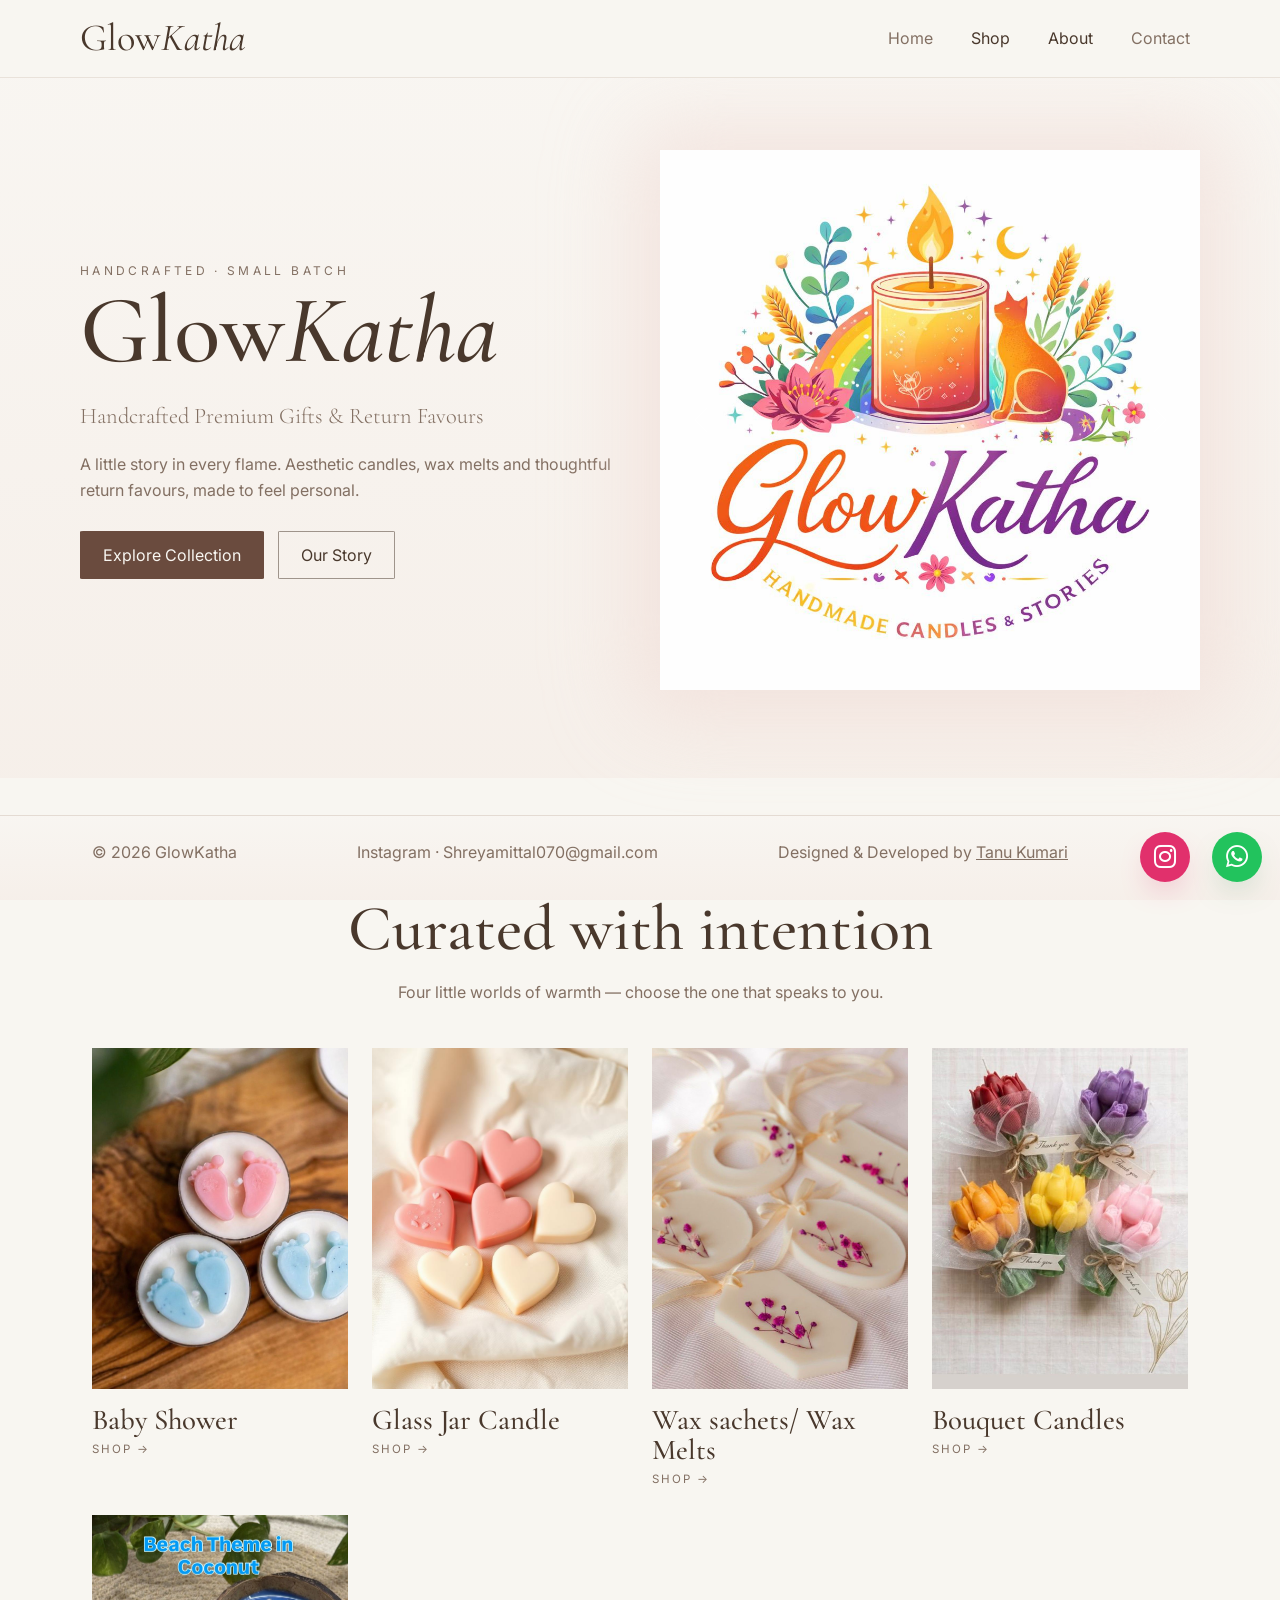
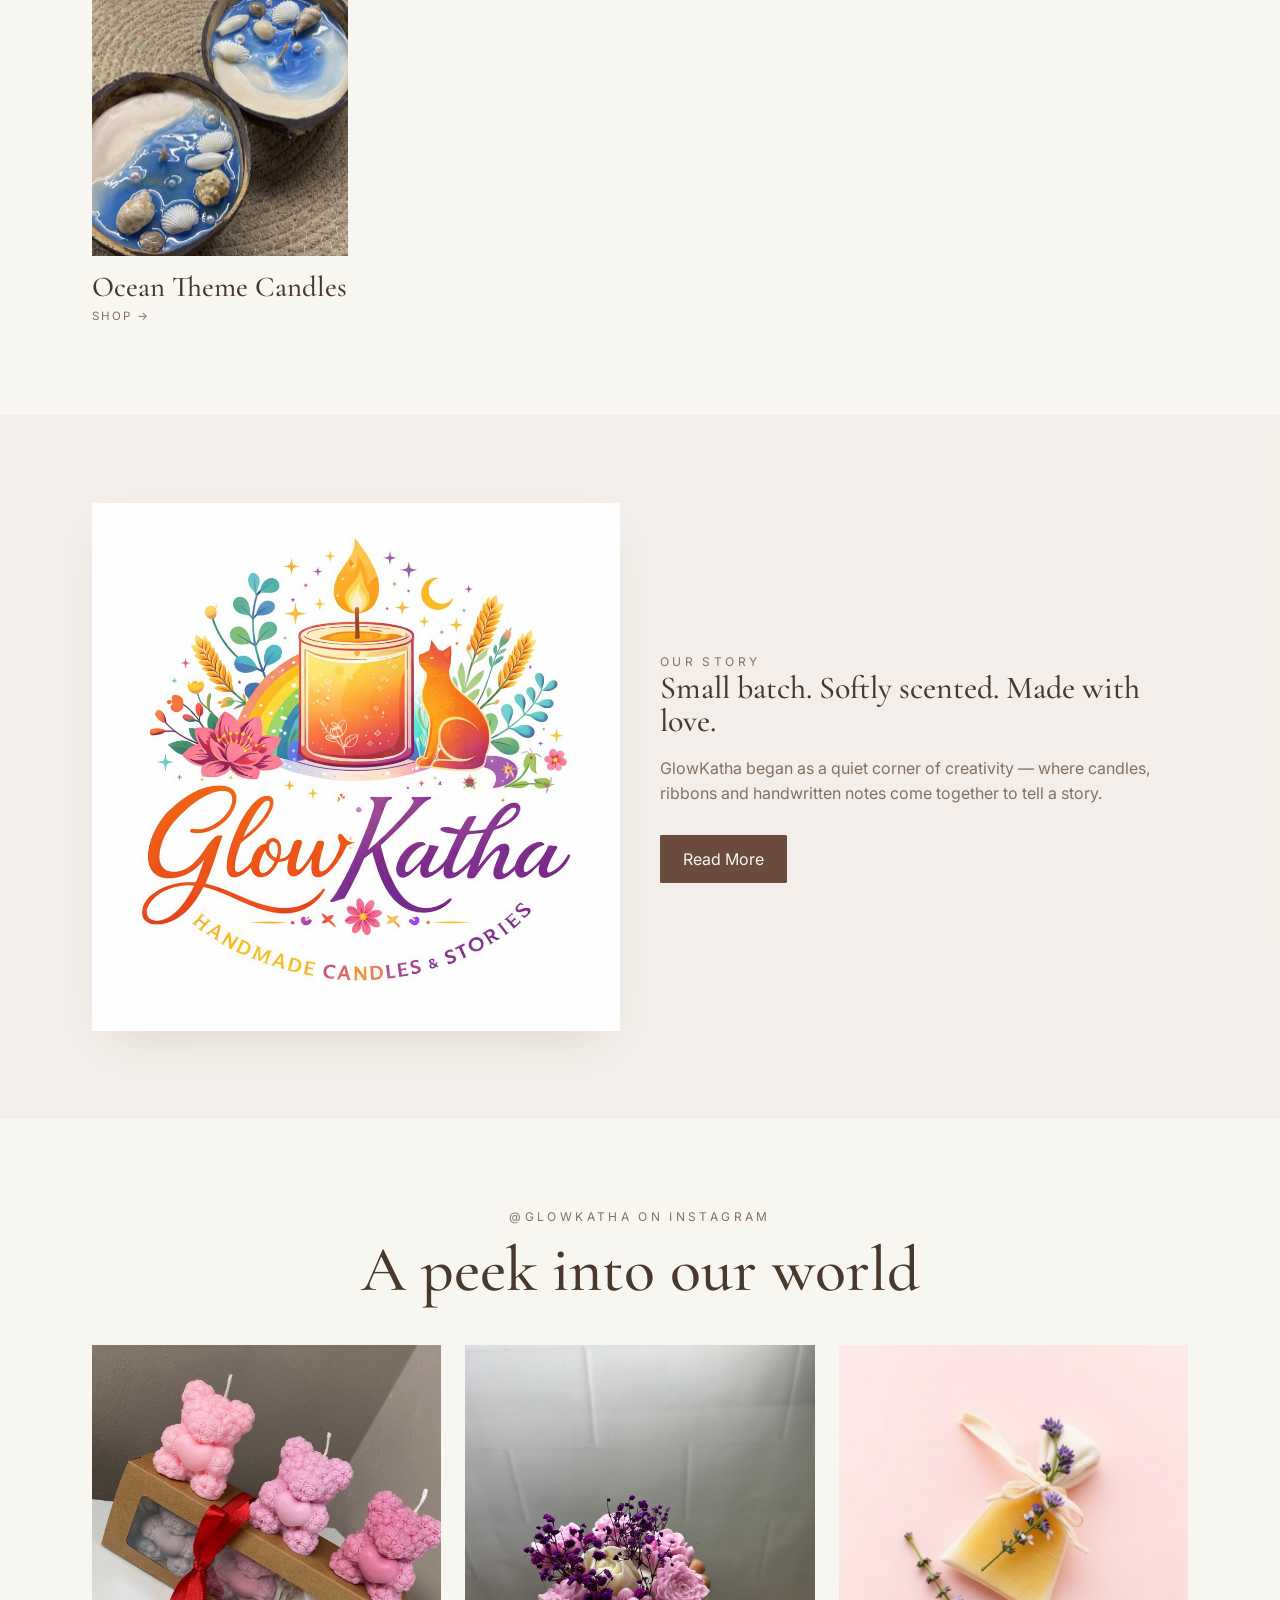
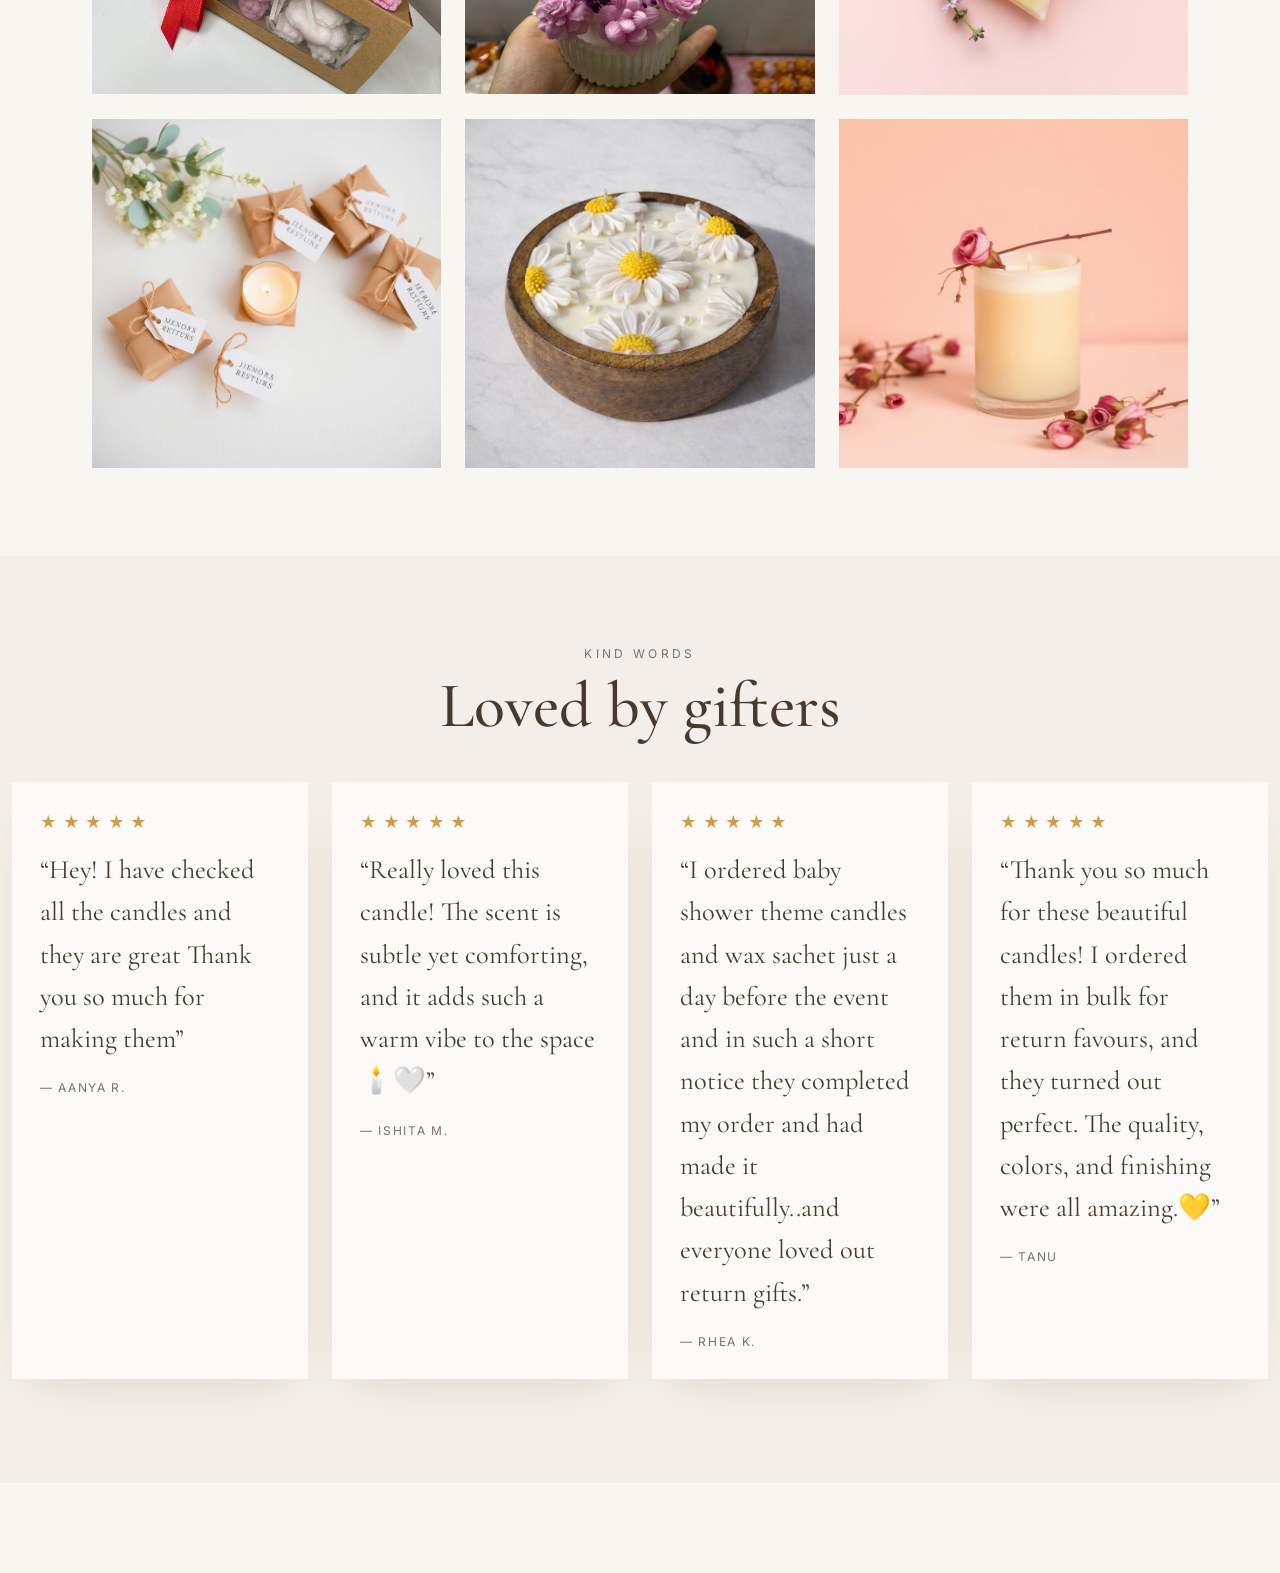
==== commit 9ae33396: "updated" ====
--- a/index.html
+++ b/index.html
@@ -80,9 +80,9 @@
       <div class="categories">
         <a class="category-card" href="shop.html?c=Baby+Shower"><img src="assets/Baby_shower_cat_image.jpeg" alt="Baby Shower"><h3>Baby Shower</h3><span>Shop →</span></a>
         <a class="category-card" href="shop.html?c=Glass+Jar+Candle"><img src="assets/cat-wax.jpg" alt="Glass Jar Candle"><h3>Glass Jar Candle</h3><span>Shop →</span></a>
-        <a class="category-card" href="shop.html?c=Wax+sachets"><img src="assets/Wax_Sachets_Cat_Photo.jpeg" alt="Wax sachets"><h3>Wax sachets</h3><span>Shop →</span></a>
+        <a class="category-card" href="shop.html?c=Wax+sachets"><img src="assets/Wax_Sachets_Cat_Photo.jpeg" alt="Wax sachets"><h3>Wax sachets/ Wax Melts</h3><span>Shop →</span></a>
         <!-- <a class="category-card" href="shop.html?c=Wax+Melts"><img src="assets/Wax_melts_cat_photo.jpeg" alt="Wax Melts"><h3>Wax Melts</h3><span>Shop →</span></a> -->
-        <a class="category-card" href="shop.html?c=Bouquet"><img src="assets/Bouqets_Cat_Photo.jpeg" alt="Bouquet"><h3>Bouquet</h3><span>Shop →</span></a>
+        <a class="category-card" href="shop.html?c=Bouquet"><img src="assets/Bouqets_Cat_Photo.jpeg" alt="Bouquet"><h3>Bouquet Candles </h3><span>Shop →</span></a>
 
         <a class="category-card" href="shop.html?c=Ocean+Theme+Candles"><img src="assets/Ocean_Theme_cat_Image.jpeg" alt="Ocean Theme Candles"><h3>Ocean Theme Candles</h3><span>Shop →</span></a>
 
@@ -155,11 +155,8 @@
       </a>
     </div>
     <div>
-      <a href="https://wa.me/+91 7838655605?text=Hi%20GlowKatha!" target="_blank" class="float-wa whatsapp-float" aria-label="WhatsApp">
-    <i class="fa-brands fa-whatsapp"></i>
-    <a href="https://instagram.com/glowkatha.co" target="_blank" class="float-wa insta-float" aria-label="insta">
-    <i class="fa-brands fa-instagram"></i>
-  </a>
+      <a href="https://wa.me/919315679286?text=Hi%20GlowKatha!" target="_blank" class="float-wa whatsapp-float" aria-label="WhatsApp">
+    <i class="fa-brands fa-whatsapp"></i></a>
       <a href="https://instagram.com/glowkatha.co" target="_blank" class="float-wa insta-float" aria-label="insta">
     <i class="fa-brands fa-instagram"></i>
   </a>
